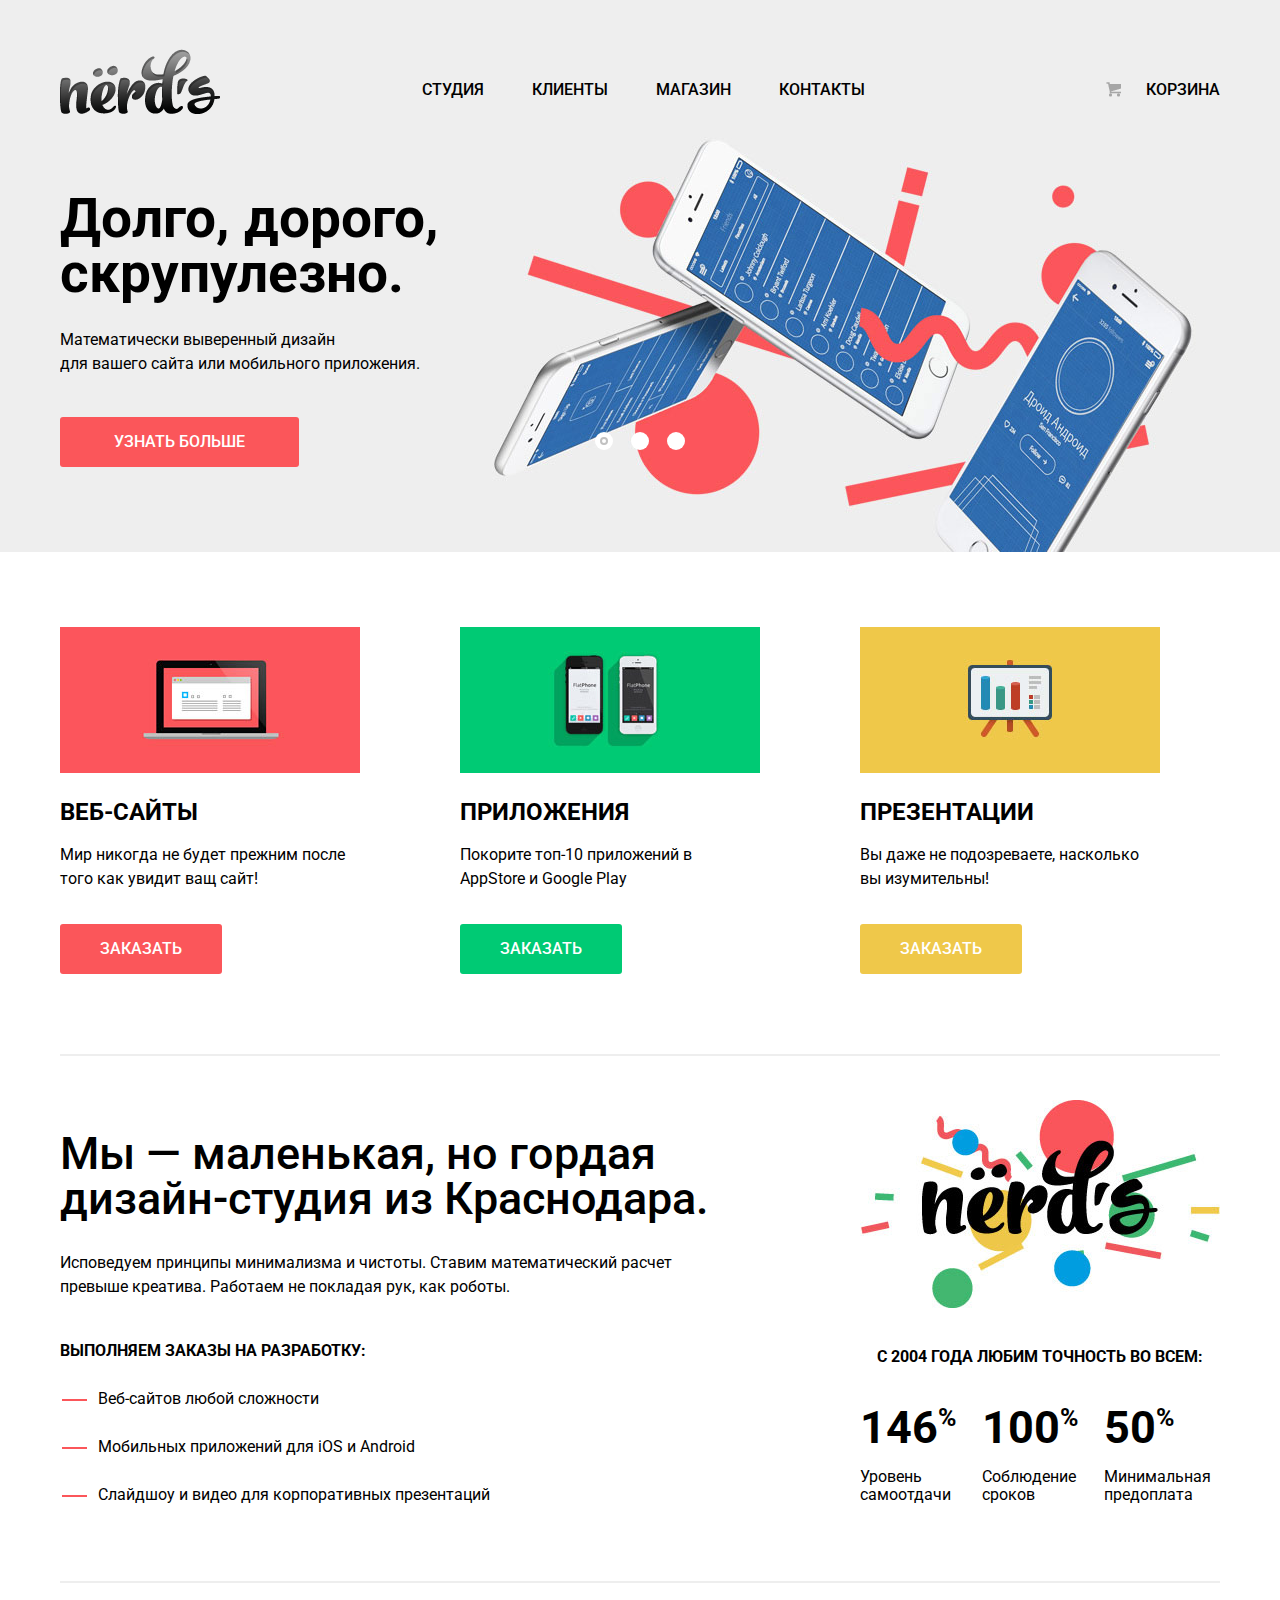
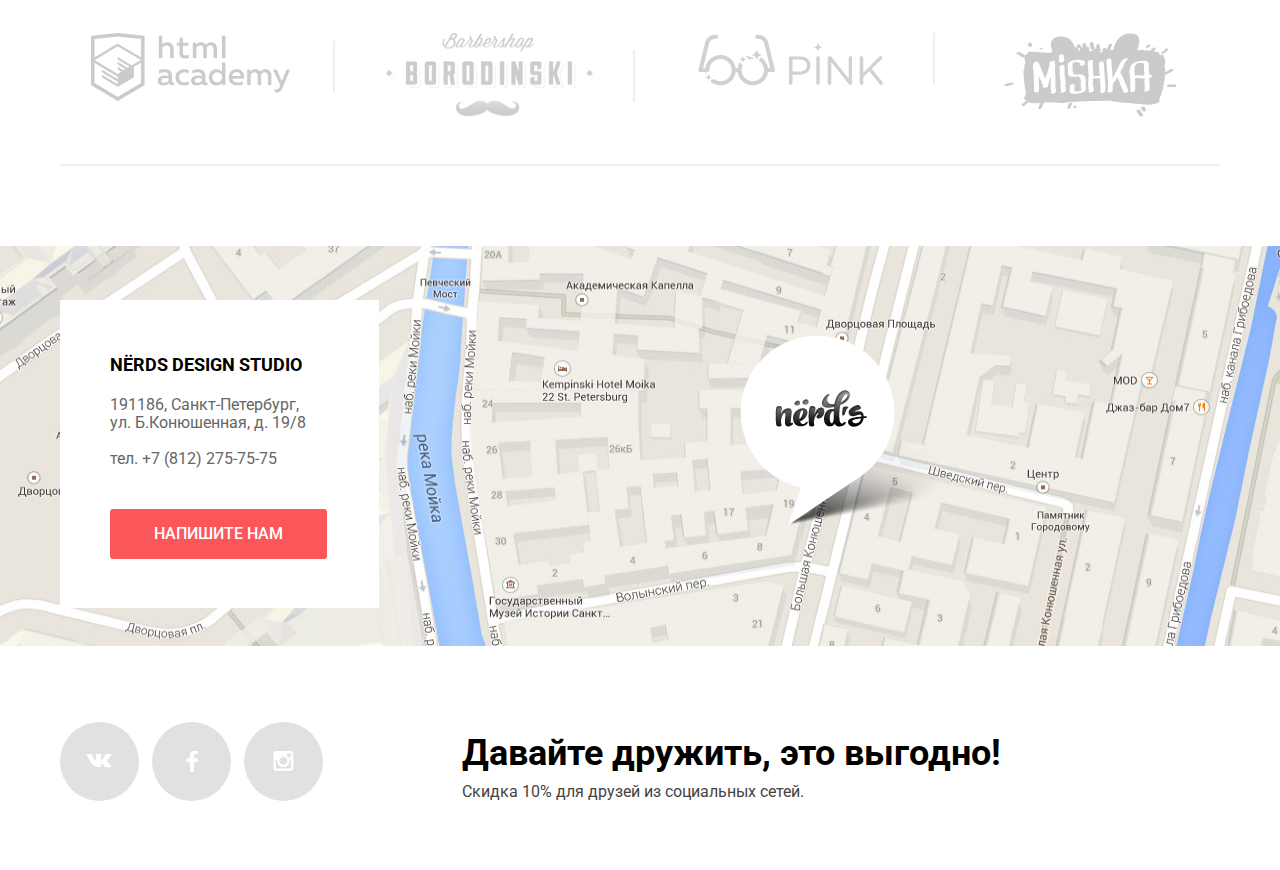
==== index.html @ c586f46b "Завершаем вёрстку личного проекта" ====
<!DOCTYPE html>
<html lang="ru">
<head>
	<meta charset="utf-8">
	<title>Нёрдс</title>
	<link href="https://fonts.googleapis.com/css?family=Roboto:400,500,700&amp;subset=cyrillic" rel="stylesheet"> 
	<link rel="stylesheet" type="text/css" href="css/normalize.css">
	<link rel="stylesheet" type="text/css" href="css/style.css">
</head>
<body>
	<header class="main-header">
		<div class="container clearfix">
			<div class="header clearfix">
				<div class="logo">
					<a href="index.html"><img src="img/nerds-logo.png" width="160px" height="65px" alt="Nerds"></a>
				</div>
				<nav class="main-menu">
					<ul>
						<li>
							<a href="#">Студия</a>
						</li>
						<li>
							<a  href="#">Клиенты</a>
						</li>
						<li>
							<a href="catalog.html">Магазин</a>
						</li>
						<li>
							<a href="#">Контакты</a>
						</li>
					</ul>
				</nav>
				<div class="basket">
					<a href="#">Корзина</a>
				</div>
			</div>
			<div class="slider">
				<input type="radio" id="btn-1" name="nerds1" checked>
                <input type="radio" id="btn-2" name="nerds1">
                <input type="radio" id="btn-3" name="nerds1">
				<div class="slider-controls">
					<label for="btn-1"></label>
                    <label for="btn-2"></label>
                    <label for="btn-3"></label>
                </div>
				<div class="slider-inner">
					<div class="slider-slides">
						<div class="slide1">
							<div class="column-left">
							<h1>Долго, дорого,<br>скрупулезно.</h1>
							<p>Математически выверенный дизайн<br>для вашего сайта или мобильного приложения.</p>
							<a class="btn" href="#">Узнать больше</a>
							</div>
							<div class="column-right">
							<img src="img/slider-1.jpg" width="760px" height="431px" alt="Мобильник">
							</div>
						</div>
						<div class="slide1">
							<div class="column-left">
							<h1>Любим математику<br>как никто другой</h1>
							<p>Никакого креатива, только математические формулы<br>для расчета идеальных пропорций.</p>
							<a class="btn" href="#">Узнать больше</a>
							</div>
							<div class="column-right">
							<img src="img/slider-2.jpg" width="760px" height="431px" alt="Мобильник">
							</div>
						</div>
						<div class="slide1">
							<div class="column-left">
							<h1>Только ночь,<br>только хардкор</h1>
							<p>Работать днем, как все? Мы против этого.<br>Ближе к полуночи работа только начинается.</p>
							<a class="btn" href="#">Узнать больше</a>
							</div>
							<div class="column-right">
							<img src="img/slider-3.jpg" width="760px" height="431px" alt="Мобильник">
							</div>
						</div>
					</div>
				</div>
			</div>
		</div>
	</header>
	<main>
		<div class="container main-page">
			<div class="services line clearfix">
				<div class="site services-ell">
					<img src="img/site.jpg" width="300px" height="146px" alt="ноутбук">
					<h4>Веб-сайты</h4>
					<p>Мир никогда не будет прежним после того как увидит ващ сайт!</p>
					<a class="btn" href="#">Заказать</a>
				</div>
				<div class="application services-ell">
					<img src="img/store.jpg" width="300px" height="146px" alt="мобильники">
					<h4>Приложения</h4>
					<p>Покорите топ-10 приложений в AppStore и Google Play</p>
					<a class="btn" href="#">Заказать</a>
				</div>
				<div class="presentation services-ell">
					<img src="img/screen.jpg" width="300px" height="146px" alt="Презентационный экран">
					<h4>Презентации</h4>
					<p>Вы даже не подозреваете, насколько вы изумительны!</p>
					<a class="btn" href="#">Заказать</a>
				</div>
			</div>
			<div class="about-us line clearfix">
				<div class="column-left">
					<h2 class="capiton">Мы — маленькая, но гордая дизайн-студия из Краснодара.</h2>
					<p>Исповедуем принципы минимализма и чистоты. Ставим математический расчет превыше креатива. Работаем не покладая рук, как роботы.</p>
					<b>Выполняем заказы на разработку:</b>
					<ul class="orders">
						<li>Веб-сайтов любой сложности</li>
						<li>Мобильных приложений для iOS и Android</li>
						<li>Слайдшоу и видео для корпоративных презентаций</li>
					</ul>
				</div>
				<div class="column-right">
					<img src="img/nerds-illustration.jpg" width="360px" height="208px" alt="Nerds">
					<div class="accuracy">С 2004 года любим точность во всем:</div>
					<div class="clearfix">
						<div class="percent-ell">
							<h2>146<span>%</span></h2>
							<div class="percent-description">Уровень самоотдачи</div>
						</div>
						<div class="percent-ell">
							<h2>100<span>%</span></h2>
							<div class="percent-description">Соблюдение сроков</div>
						</div>
						<div class="percent-ell">
							<h2>50<span>%</span></h2>
							<div class="percent-description">Минимальная предоплата</div>
						</div>
					</div>
				</div>
			</div>
			<div class="clients line">
				<ul>
					<li><a class="client" href="#"><img src="img/htmlacademy-logo.png" width="199px" height="68px" alt="html academy"></a></li>
					<li><a class="client" href="#"><img src="img/borodinsky-logo.png" width="209px" height="87px" alt="Barbershop Borodinski"></a></li>
					<li><a class="client" href="#"><img src="img/pink-logo.png" width="185px" height="52px" alt="pink"></a></li>
					<li><a class="client" href="#"><img src="img/mishka-logo.png" width="173px" height="84px" alt="mishka"></a></li>
				</ul>
			</div>
		</div>
	</main>
	<footer class="main-footer">
		<div class="container">
			<div class="adress">
				<img src="img/map.jpg" class="map" width="1440px" height="400px" alt="карта">
				<img src="img/map-marker.png" class="mark" width="231px" height="190px" alt="метка">
				<div class="write-us">
					<b>NËRDS DESIGN STUDIO</b>
					<p>191186, Санкт-Петербург,<br>
						ул. Б.Конюшенная, д. 19/8<br>
						<br>
						тел. +7 (812) 275-75-75</p>
					<a class="btn" href="#">НАПИШИТЕ НАМ</a>
				</div>
				<div class="form-write-us">
					<b>Напишите нам</b>
					<button class="modal-content-close" type="button" title="Закрыть">Закрыть</button>
					<form action="#" method="post">
						<div class="left">
							<label for="name">Ваше имя:</label>
							<input type="text" name="name" id="name" placeholder="Представьтесь, пожалуйста" tabindex="1">
						</div>
						<div class="left">
							<label for="email">Ваш e-mail:</label>
							<input type="text" name="email" id="email" placeholder="Для отправки ответа"  tabindex="2" >
						</div>
						<div class="text">
							<label for="mail">Текст письма:</label>
							<textarea name="mail" id="mail" placeholder="В свободной форме"  tabindex="3"></textarea>
						</div>
						<button class="btn">Отправить</button>
					</form>
				</div>
			</div>
			<div class="social clearfix">
				<div class="social-btn">
					<a class="social-vk" href="#">Вконтакте</a>
					<a class="social-fb" href="#">Facebook</a>
					<a class="social-in" href="#">Instagram</a>
				</div>
				<div class="friends">
					<h3>Давайте дружить, это выгодно!</h3>
					<p>Скидка 10% для друзей из социальных сетей.</p>
				</div>
			</div>
		</div>
	</footer>
</body>
</html>
---- css/style.css ----
body{
	padding: 0;
	margin: 0;
	font-size: 16px;
	line-height: 24px;
	font-family: "Roboto", Arial, sans-serif;
}
.main-header{
	background-color: #eeeeee;
	
}
.main-page{
	margin-top: 75px;
}
.inner-page{
	margin-top: 55px;
}
.container{
	width: 1160px;
	margin-left: auto;
	margin-right: auto;
}
.clearfix::after{
	content: "";

	display: table;
	clear: both;
}
.header{
	padding-top: 49px; 
}
	.logo{
		float: left;
	}
	.logo a:hover{
		opacity: 0.8;
	}
	.logo a:active{
		opacity: 0.3;
	}
	.main-menu{
		float: left;
		margin-left: 180px;
		max-width: 560px;
	}
	.main-menu ul{
		list-style: none;
		padding: 0;
		margin: 0;
	}
	.main-menu li{
		display: inline-block;
		vertical-align: top;
	}
	.main-menu li a{
		display: block;
		padding: 16px 0;
		margin: 0 22px;
		padding-top: 29px;
		font-size: 16px;
		font-weight: 500;
		text-align: center;
		text-transform: uppercase;
		text-decoration: none;
		color: #000000;
	}
	.main-menu li a:hover{
		color: #fb565a;
	}
	.main-menu li a:active{
		color: rgba(0, 0, 0, 0.3);
		/*opacity: 0.3;*/
	}
	.main-menu .active,
	.basket .active{
		position: relative;
	}
	.main-menu .active a:hover,
	.basket .active a:hover{
		color: #000000;
	}
	.main-menu .active::after,
	.basket .active::after{
		content: "";

		position: absolute;
		height: 2px;
		right: 22px;
		bottom: 8px;
		left: 22px;
		
		background: #fb565a;
	}
	.basket{
		float: right;
		max-width: 160px;
	}
	.basket a{
		position: relative;
		display: block;
		padding: 16px 0;
		padding-top: 29px;
		padding-left: 40px;
		font-size: 16px;
		font-weight: 500;
		text-transform: uppercase;
		text-decoration: none;
		color: #000000;
	}
	.basket a:hover{
		color: #fb565a;
	}
	.basket a:active{
		color: #bdbdbd;
	}
	.basket a::before{
		content: "";

		position: absolute;
		top: 33px;
		left: 0;
		width: 15px;
		height: 15px;
		background: url(../img/sprite.png) no-repeat -10px -10px;
	}
	.btn{
		display: inline-block;
		padding: 19px 40px;
		font-size: 16px;
		font-weight: 500;
		line-height: 18px;
		font-family: "Roboto", Arial, sans-serif;
		vertical-align: top;
		color: #ffffff;
		text-transform: uppercase;
		text-decoration: none;
		border-radius: 3px;
		border: none;
		outline: none;
		background: #fb565a;
	}
	.btn:hover{
		background: #e74246;
		}
	.btn:active{
		color: rgba(255, 255, 255, 0.3);
		background-color: #d7373b;
		box-shadow: inset 0 3px 0 0 rgba(0, 0, 0, 0.1);
		}
	/*слайдер*/
	.slider{
		position: relative;
	}
		.slider-inner{
			overflow: hidden;
		}
		.slider-slides{
			width: 300%;
			
		}
		.slider-slides>div{
			float: left;
			width: 1160px;
			height: 431px;
		}
		.slider input[type=radio] {
		    display:none;
		}
		.slider-controls{
			display: inline-block;
			position: absolute;
			z-index: 1;
			bottom: 96px;
			left: 50%;
			vertical-align: top;
			-webkit-transform: translate(-50%);
			        transform: translate(-50%);
		}
		.slider-controls label {
		    display: inline-block;
		    width: 18px;
		    height: 18px;
		    margin: 0 7px;
		    vertical-align: top;
		    cursor: pointer;
		    border-radius:50%;
		    background-color: #ffffff;
		}
		#btn-1:checked ~ .slider-controls label[for="btn-1"],
		#btn-2:checked ~ .slider-controls label[for="btn-2"],
		#btn-3:checked ~ .slider-controls label[for="btn-3"]{
			position: relative;
			background-color: #fff;
		}
		#btn-1:checked ~ .slider-controls label[for="btn-1"]::before,
		#btn-2:checked ~ .slider-controls label[for="btn-2"]::before,
		#btn-3:checked ~ .slider-controls label[for="btn-3"]::before{
			content: "";
			position: absolute;
			top: 5px;
			left: 5px;
			width: 4px;
			height: 4px;
			border:2px solid #c1c1c1;
			border-radius: 50%;
			background-color: white;
		}
		#btn-1:checked ~ .slider-inner .slider-slides {
		    -webkit-transform: translate(0);
		            transform: translate(0);
		}

		#btn-2:checked ~ .slider-inner .slider-slides {
		    -webkit-transform: translate(-1160px);
		            transform: translate(-1160px);
		}

		#btn-3:checked ~ .slider-inner .slider-slides {
		    -webkit-transform: translate(-2320px);
		            transform: translate(-2320px);
		}
		.slide1{
			position: relative;
		}
		.slide1 img{
			position: absolute;
			right: 0;
			bottom: 0;
			z-index: -1;
		}
		.slide1 .column-left{
			float: left;
			width: 550px;
		}
		.slide1 h1{
			display: block;
			font-size: 55px;
			line-height: 55px;
			margin-top: 70px;
			margin-bottom: 27px; 
		}
		.slide1 p{
			display: block;
			margin-top: 0px;
			line-height: 24px;
		}
		.slide1 .btn{
			margin-top: 25px;
			padding: 16px 54px;
			text-align: center;
			
			text-decoration: none;
			text-transform: uppercase;
			font-weight: 500;
		}
	/*слайдер*/
	.inner-name-page{
		float: left;
		margin-top: 35px;
		margin-bottom: 70px;
		width: 1160px;
	}
	.inner-name-page h1{
		font-size: 55px;
		line-height: 55px;
		font-weight: 500;
		text-align: center;
	}
/*end header*/
.main{
}
	.services{
		padding-bottom: 80px;
	}
	
	.services-ell{
		margin-right: 100px;
		float: left;
		width: 300px;
		
	}
	.services-ell img{
		margin-bottom: -15px;
	}
	.services-ell h4{
		margin-bottom: 0; 
		font-size: 24px;
		line-height: 30px;
		vertical-align: top;
		text-transform: uppercase;
	}
	.services-ell p{
		margin-bottom: 33px;
		letter-spacing: 0;
	}
	.services-ell .btn{
		padding: 16px 40px;
	}
	.application .btn{
		background: #00ca74;
	}
	.application .btn:hover{
		background: #00bc6c;
	}
	.application .btn:active{
		color: rgba(255, 255, 255, 0.3);
		background: #00aa62;
		box-shadow: inset 0 3px 0 0 rgba(0, 0, 0, 0.1);
	}
	.presentation .btn{
		background: #efc84a;
	}
	.presentation .btn:hover{
		background: #eab534;
	}
	.presentation .btn:active{
		color: rgba(255, 255, 255, 0.3);
		background: #e5a722;
		box-shadow: inset 0 3px 0 0 rgba(0, 0, 0, 0.1);
	}
	.presentation{
		margin-right: 0;
	}
	.line{
		border-bottom: 2px solid #eeeeee;
	}
	.about-us{
		padding-bottom: 50px;
	}
	.about-us .column-left{
		float: left;
		width: 680px;
	}
	.capiton{
		margin-top: 75px; 
		margin-bottom: 30px;
		font-size: 45px;
		line-height: 45px;
		font-weight: 500;
	}
	.about-us p{
		margin-bottom: 40px;
	}
	.about-us b{
		font-weight: 700;
		text-transform: uppercase;
	}
	.about-us ul{
		margin-top: 24px;
		list-style: none;
	}
	.about-us li{
		position: relative;
		margin-left: -2px;
		margin-bottom: 24px; 
	}
	.about-us li::before{
		content: "";
		position: absolute;
		width: 25px;
		height: 2px;
		left: -36px;
		top: 12px;
		background: #fb565a;
	}
	.about-us .column-right{
		float: right;
		width: 360px;
	}
	.about-us img{
		margin-top: 40px;
		margin-bottom: 30px;
	}
	.accuracy{
		line-height: 24px;
		font-weight: bold;
		text-transform: uppercase;
		text-align: center;
	}
	.percent-ell{
		display: inline-block;
		margin-right: 23px;
		width: 95px;
		vertical-align: top;
	}
	.percent-ell:nth-child(3n){
		margin-right: 0;
	}
	.percent-ell h2{
		font-size: 45px;
	}
	.percent-ell span{
		vertical-align: 17px;
		font-size: 25px;
	}
	.percent-description{
		margin-top: -10px;
		line-height: 18px;
	}
	.clients{
		padding-top: 50px;
		padding-bottom: 44px;
		margin-bottom: 80px;
		font-size: 0;
	}
	.clients ul{
		list-style: none;
		padding: 0;
		margin: 0;
	}
	.clients li{
		position: relative;
		display: inline-block;
		padding-right: 20px;
		padding-left: 20px;
		vertical-align: top;
	}
	.clients li:first-child{
		padding-left: 0;
	}
	.clients li:nth-child(4n){
		padding-right: 0;
	}
	.clients li::after{
		content: "1";
		position: absolute;
		top: 50%;
		right: 5px;
		-webkit-transform: translateY(-50%);
		        transform: translateY(-50%);
		width: 2px;
		height: 52px;
		border-right: 2px solid #eeeeee;
		opacity: 1;
	}
	.clients li:nth-child(4n)::after{
		display: none;
	}
	.client{
		position: relative;
		display: block;
		width: 260px;
		line-height: 52px;
		text-align: center;
		font-size: 16px;
		opacity: 0.2;
	}
	.client:hover{
		opacity: 1;
	}
	.client:active{
		opacity: 0.1;
	}
	.client img{
		line-height: 52px;
		vertical-align: middle;
	}
	.catalog-filter{
		float: left;
		width: 260px;
	}
	/*ранжировка цен*/
		.range-price{
			margin-top: 45px;
			margin-bottom: 14px;
		}
		.background{
			position: relative;
			width: 260px;
			height: 80px;
			background: #eeeeee;
			border-radius: 2px;
		}
		.range{
			position: absolute;
			top: 39px;
			left: 20px;
			width: 220px;
			height: 2px;
			background: #d7dcde;
		}
		.range2{
			position: absolute;
			top: 39px;
			left: 20px;
			width: 151px;
			height: 2px;
			background: #00ca74;
		}
		.min,
		.max{
			position: absolute;
			top: 30px;
			left: 18px;
			width: 4px;
			height: 4px;
			border-radius: 50%;
			background: #ababab;
			border: 8px solid #ffffff; 
			box-shadow: 0 2px 0 0 #cccdcd;
			cursor: pointer;
		}
		.max{
			left: 160px;
		}
		
	/*ранжировка цен*/
	.catalog-filter ul{
		list-style: none;
		padding: 0;
	}
	.catalog-filter li{
		/*padding-bottom: 24px;*/
	}
	.catalog-filter fieldset{
		padding: 0;
		border: none;
		margin-bottom: 40px;
	}
	.catalog-filter legend{
		margin-bottom: 5px;
		font-size: 18px;
		line-height: 30px;
		vertical-align: top;
		font-weight: bold;
		text-transform: uppercase;
	}
	.catalog-filter input[type="text"]{
		width: 80px;
		height: 38px;
		margin-left: 11px;
		border-radius: 2px;
		border: none;
		background-color: #eeeeee;
		text-align: center;
	}
	.catalog-filter input[type="text"]:first-of-type{
		margin-right: 18px;
	}
/*стилизация radio*/
	.catalog-filter input[type="radio"]{
		display: none;
	}
	.catalog-filter input[type="radio"] + label{
		position: relative;
		display: block;
		margin: 11px 0;
		padding-left: 36px;
		color: #283136;
		line-height: 25px; 
		vertical-align: middle;
		cursor: pointer;
	}
	.catalog-filter input[type="radio"] + label::before{
		content: "";
		position: absolute;
		top:0;
		left: 0;
		width: 17px;
		height: 17px;
		border: 4px solid rgba(77, 77, 77, 0.4);
		border-radius: 50%;
	}
	.catalog-filter input[type="radio"]:checked + label::after{
		content: "";
		position: absolute;
		top: 8px;
		left: 8px;
		width: 9px;
		height: 9px;
		border-radius: 50%;
		background: rgba(77, 77, 77, 0.4);
	}
	.catalog-filter input[type="radio"] + label:hover{
		color: #000000;
	}
	.catalog-filter input[type="radio"] + label:hover::before{
		content: "";
		border: 4px solid rgba(77, 77, 77, 1);
	}
	.catalog-filter input[type="radio"]:checked + label:hover::after{
		content: "";
		background: rgba(77, 77, 77, 1);
	}
	.catalog-filter input[type="radio"]:disabled + label{
		color: rgba(40, 49, 54, 0.3);
	}
	.catalog-filter input[type="radio"]:disabled + label::before{
		content: "";
		border: 4px solid rgba(77, 77, 77, 0.1);
	}
	.catalog-filter input[type="radio"]:checked:disabled + label::after{
		content: "";
		background: rgba(77, 77, 77, 0.1);
	}
/*стилизация radio*/
/*стилизация checkbox*/
	.catalog-filter input[type="checkbox"]{
		display: none;
	}
	.catalog-filter input[type="checkbox"] + label{
		position: relative;
		display: block;
		margin: 11px 0;
		padding-left: 36px;
		color: #283136;
		line-height: 25px; 
		vertical-align: middle;
		cursor: pointer;
	}
	.catalog-filter input[type="checkbox"] + label::before{
		content: "";
		position: absolute;
		top:0;
		left: 0;
		width: 23px;
		height: 23px;
		background: url(../img/checkbox-off.png) no-repeat;
		opacity: 0.4;
	}
	.catalog-filter input[type="checkbox"]:checked + label::before{
		content: "";
		position: absolute;
		top: 0;
		left: 0;
		width: 26px;
		height: 23px;
		border:none;
		background: url(../img/checkbox-on.png) no-repeat;
		opacity: 0.4;
	}
	.catalog-filter input[type="checkbox"] + label:hover{
		color: #000000;
	}
	.catalog-filter input[type="checkbox"] + label:hover::before{
		content: "";
		background: url(../img/checkbox-off.png) no-repeat;
		opacity: 1;
	}
	.catalog-filter input[type="checkbox"]:checked + label:hover::before{
		content: "";
		background: url(../img/checkbox-on.png) no-repeat;
		opacity: 1;
	}
	.catalog-filter input[type="checkbox"]:disabled + label{
		color: rgba(40, 49, 54, 0.3);
	}
	.catalog-filter input[type="checkbox"]:disabled + label::before{
		content: "";
		background: url(../img/checkbox-off.png) no-repeat;
		opacity: 0.1;
	}
	.catalog-filter input[type="checkbox"]:checked:disabled + label::before{
		content: "";
		background: url(../img/checkbox-on.png) no-repeat;
		opacity: 0.1;
	}
/*стилизация checkbox*/
	.catalog-filter .btn{
		width: 100%;
		padding: 16px 0;
		font-size: 16px;
		line-height: 18px;
		text-align: center;
		color: #000000;
		background: #eeeeee;
		border-radius: 3px;
		cursor: pointer;
	}
	.catalog-filter .btn:hover{
		background: #dfdfdf;
	}
	.catalog-filter .btn:active{
		color: rgba(0, 0, 0, 0.3);
		background: #d5d5d5;
		box-shadow: inset 0 3px 0 0 rgba(0, 0, 0, 0.1)
	}
	.column-right{
		float: right;
		margin-top: 4px;
		width: 760px;
	}
	.sort b{
		display: block;
		float: left;
		font-size: 18px;
		line-height: 18px;
		text-transform: uppercase;
	}
	.sorting{
		list-style: none;
		margin: 0;
		padding: 0;
		float: right;
	}
	.sorting li{
		display: inline-block;
		margin-left: 20px;
		vertical-align: top;
	}
	.sorting li:nth-child(1){
		margin-left: 0;
	}
	.sorting li:nth-last-child(2){
		margin-left: 40px;
	}
	.sorting li:nth-last-child(1){
		margin-left: 15px;
	}
	.sorting a{
		padding: 0;
		font-weight: normal;
		font-size: 14px;
		line-height: 18px;
		vertical-align: top;
		color: rgba(0, 0, 0, 0.3);
		background: none;
	}
	.sorting a:hover{
		color: rgba(0, 0, 0, 0.6);
		background: none;
	}
	.sorting a:active{
		color: #000000;
		background: none;
		box-shadow: none;
	}
	.sorting .active a{
		color: #000000;
	}
	.cards{
		font-size: 0;
		margin-top: 50px;
	}
	.card{
		position: relative;
		display: inline-block;
		width: 360px;
		height: 576px;
		margin-top: 40px;
		margin-right: 40px;
		margin-bottom: 36px;
		font-size: 16px;
		vertical-align: top;
	}
	.card img{
		width: 360px;
		height: 576px;
		border: 1px solid #e5e5e5;
		box-sizing: border-box;
	}
	.card:nth-child(2n){
		margin-right: 0;	
	}
	.card::before{
		content: "";
		position: absolute;
		top: -40px;
		width: 360px;
		height: 40px;
		background: url(../img/browser.png) no-repeat;
		opacity: 0.12;
	}
	.description{
		position: absolute;
		display: none;
		bottom: 0;
		left: 0;
		width: 300px;
		min-height: 162px;
		padding: 35px 30px;
		padding-bottom: 43px;
		background-color: #eeeeee;
		text-align: center;
	}
	.item a{
		margin-bottom: 5px;
		font-size: 18px;
		line-height: 30px;
		text-decoration: none;
		color: #000000;
		text-transform: uppercase;
	}
	.description p{
		margin-bottom: 30px;
		line-height: 20px;
	}
	.description .btn{
		padding: 16px 60px;
	}
	.description .btn:active{
		color: #ffffff;
	}
	.card:hover img{
		width: 360px;
		height: 576px;
		border: none;
		box-shadow: 0 6px 15px rgba(0, 0, 0, 0.25);
	}
	.card:hover .description{
		display: block;
	}
	.card:hover::before{
		opacity: 1;
	}
	
	.page-btn{
		display: inline-block;
		margin-top: 24px;
		margin-right: 8px;
		width: 50px;
		font-weight: 500;
		text-transform: uppercase;
		line-height: 50px;
		vertical-align: top;
		text-align: center;
		color: #000000;
		text-decoration: none;
		border-radius: 3px;
		background: #eeeeee;
	}
	.page-btn:hover{
		background: #dfdfdf;
	}
	.page-btn:active{
		color: rgba(0, 0, 0, 0.3);
		background: #d5d5d5;
		box-shadow: inset 0 3px 0 0 rgba(0, 0, 0, 0.1);
	}
	.paginator{
		margin-bottom: 65px;
	}
	.paginator .active{
		line-height: 44px;
		width: 44px;
		color: #000000;
		background: #ffffff;
		border: 3px solid #dbdbdb;
		box-shadow: none;
	}
	.next,
	.prev{
		width: 260px;
	}


/*end main*/
.main-footer{
	
}
	.adress img{
		margin-left: -140px;

	}
	.adress{
		position: relative;
	}
	.mark{
		position: absolute;
		top: 89px;
		left: 820px;
	}
	.write-us{
		position: absolute;
		left: 0;
		top: 54px;
		width: 219px;
		height: 208px;
		background-color:#ffffff;
		padding: 50px
	}
	.write-us b{
		font-size: 18px;
		line-height: 30px;
		text-transform: uppercase;
	}
	.write-us p{
		margin-bottom: 10px;
		line-height: 18px;
		color: #666666;
	}
	.write-us .btn{
		margin-top: 31px;
		padding: 16px 44px;
	}
	/*всплывающее окно*/
	.form-write-us{
		position: fixed;
		left: 50%;
		bottom: 179px;
		z-index: 2;
		-webkit-transform: translate(-50%);
		        transform: translate(-50%);
		display: none; /* убрать чтобы увидеть, пока не активированы скрипты */
		padding-top: 73px;
		padding-left: 100px;
		padding-right: 100px;
		padding-bottom: 84px;
		width: 760px;
		max-height: 590px;
		background: #ffffff;
		box-shadow: 0 20px 40px rgba(0, 0, 0, 0.75);
	}
	.form-write-us b{
		font-size: 45px;
	}
	.left{
		float: left;
		margin-top: 37px;
		width: 360px;
	}
	.left:first-child{
		margin-right: 40px;
	}
	.form-write-us label{
		font-weight: bold;
	}
	.form-write-us input[type="text"],
	.form-write-us input[type="email"]{
		width: 330px;
		line-height: 18px;
		margin-top: 6px;
		padding: 15px 13px;
		border: 2px solid #d7dcde;
		border-radius: 3px;
	}
	.text{
		float: left;
		margin-top: 30px;
	}
	.form-write-us textarea{
		width: 728px;
		height: 86px;
		margin-top: 6px;
		padding: 14px;
		border: 2px solid #d7dcde;
		border-radius: 3px;
		resize: none;
	}
	.form-write-us input[type="text"],
	.form-write-us input[type="email"],
	.form-write-us textarea{
		font-family: "Roboto", Arial, sans-serif;
		font-size: 16px;
		color: #b1b1b1;
	}
	.form-write-us input[type="text"]:hover,
	.form-write-us input[type="email"]:hover,
	.form-write-us textarea:hover{
		color: #b4b9bb;
		border: 2px solid #b4b9bb;
	}
	.form-write-us input[type="text"]:focus,
	.form-write-us input[type="email"]:focus,
	.form-write-us textarea:focus{
		color: #000000;
		border: 2px solid #000000;
		outline: none;
	}
	.form-write-us input[type="text"]:invalid,
	.form-write-us input[type="email"]:invalid,
	.form-write-us textarea:invalid{
		color: #e74246;
		border: 2px solid #e74246;
	}
	.modal-content-close{
		position: absolute;
		top: 78px;
		right: 90px;
		width: 21px;
		height: 21px;

		font-size: 0;
		background: none;
		border: none;
		cursor: pointer;
	}
	.modal-content-close::before,
	.modal-content-close::after{
		content: "";
		position: absolute;
		top: 5px;
		left: -2px;
		width: 26px;
		height: 4px;
		background: #fecccd;
		border-radius: 1px;
	}
	.modal-content-close::before {
		-webkit-transform: rotate(45deg);
		        transform: rotate(45deg);
	}

	.modal-content-close::after {
		-webkit-transform: rotate(-45deg);
		        transform: rotate(-45deg);
	}
	.modal-content-close:hover::before,
	.modal-content-close:hover::after{
		background: #fb565a;
	}
	.modal-content-close:active::before,
	.modal-content-close:active::after{
		background: #ffeeee;
	}
	.form-write-us .btn{
		margin-top: 45px;
		padding: 16px 84px; 
	}
	/*всплывающее окно*/
	.social-btn{
		float: left;
		margin-top: 69px;
		margin-bottom: 69px;
	}
	.social-btn a{
		display: inline-block;
		margin-right: 9px;
		width: 79px;
		height: 79px;
		font-size: 0;
		background-color: #e1e1e1;
		border-radius: 50%;
		vertical-align: top;
	}
	.social-vk{
		position: relative;
	}
	.social-vk::before{
		content: "";
		position: absolute;
		top: 32px;
		left: 26px;
		width: 26px;
		height: 15px;
		background: url(../img/sprite.png) no-repeat -10px -129px;
	}
	.social-fb{
		position: relative;
	}
	.social-fb::before{
		content: "";
		position: absolute;
		top: 29px;
		left: 34px;
		width: 12px;
		height: 22px;
		background: url(../img/sprite.png) no-repeat -10px -46px;
	}
	.social-in{
		position: relative;
	}
	.social-in::before{
		content: "";
		position: absolute;
		top: 29px;
		left: 29px;
		width: 21px;
		height: 21px;
		background: url(../img/sprite.png) no-repeat -10px -88px;
	}
	.social-btn a:hover{
		background: #e74246;
	}
	.social-btn a:active{
		background: #d7373b;
		box-shadow: 0 3px 0 rgba(0, 0, 0, 0.1);
	}
	.social-btn a:active::before{
		content: "";
		opacity: 0.3;
	}
	.friends{
		float: left;
		margin-left: 130px;
		margin-top: 82px;
	}
	.friends h3{
		font-size: 36px;
		line-height: 36px;
		padding: 0;
		margin: 0;
	}
	.friends p{
		margin-top: 10px; 
		line-height: 22px;
		color: #444444;
	}
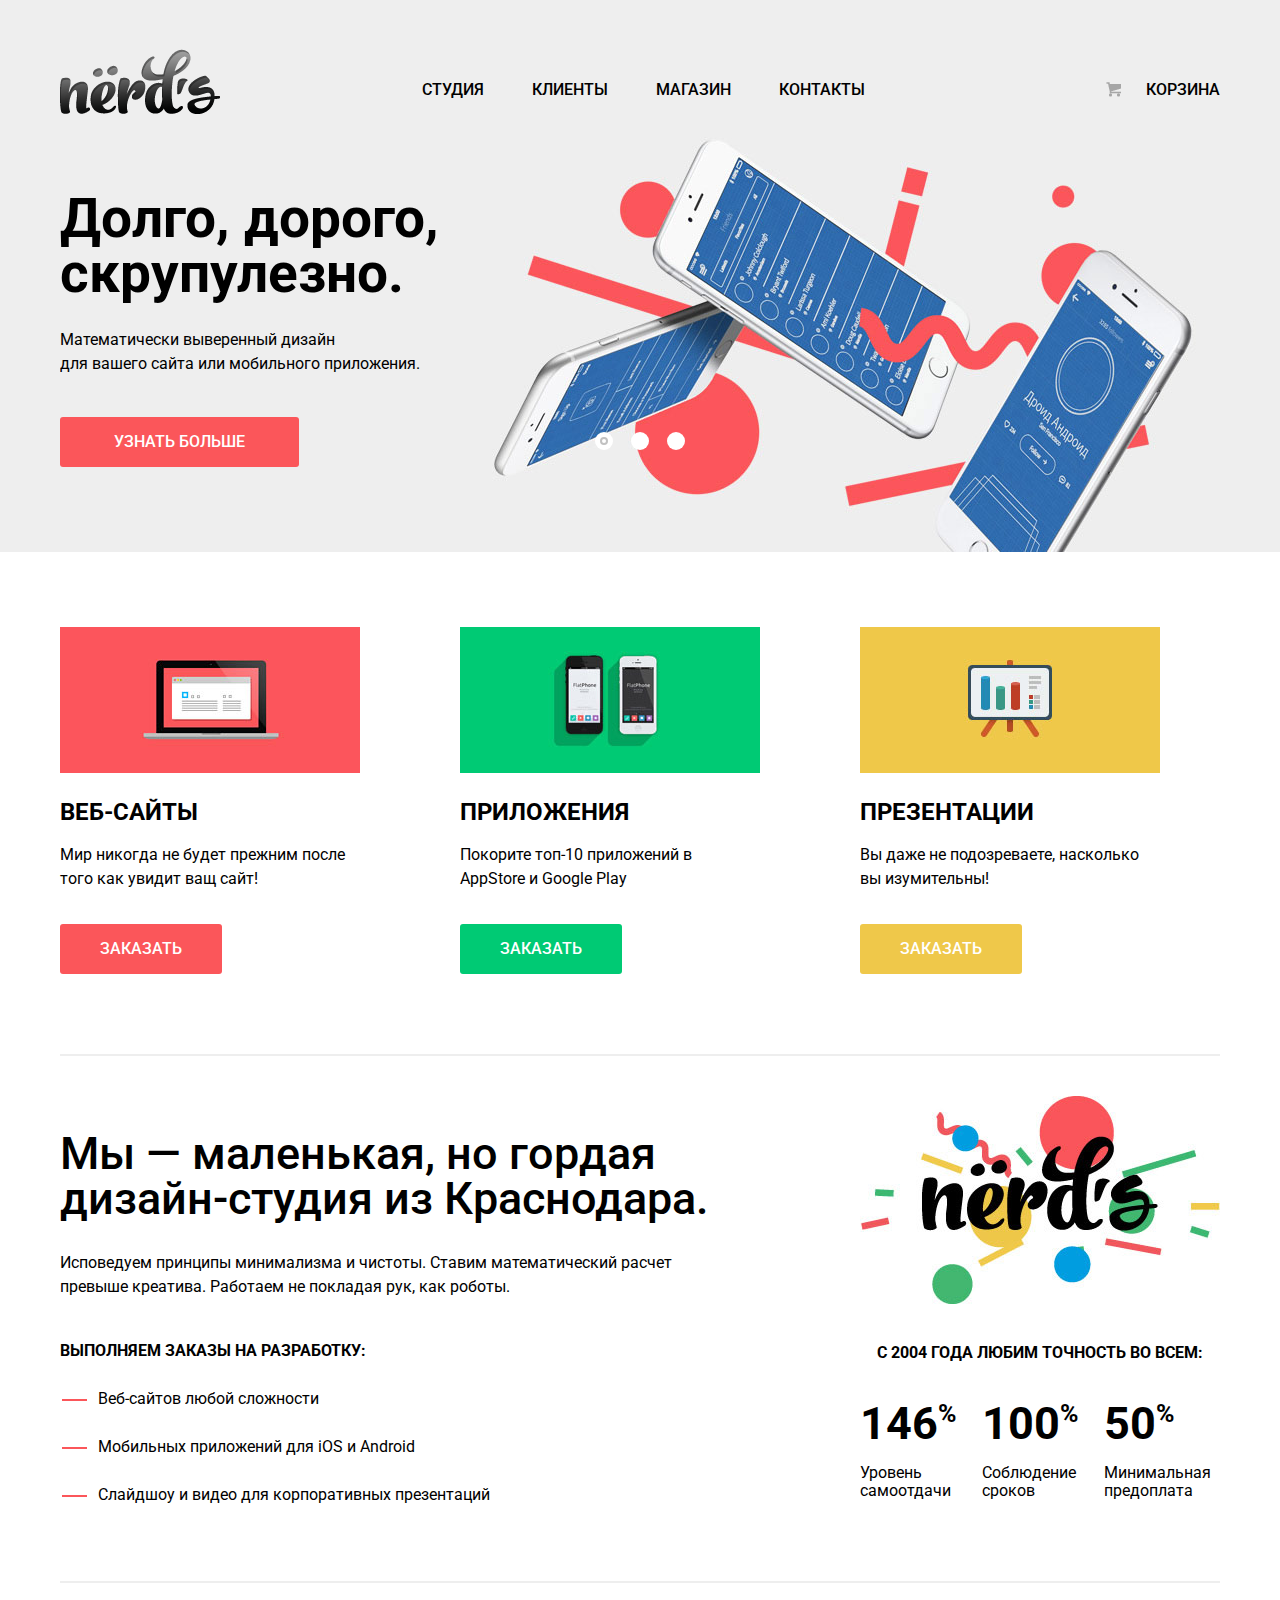
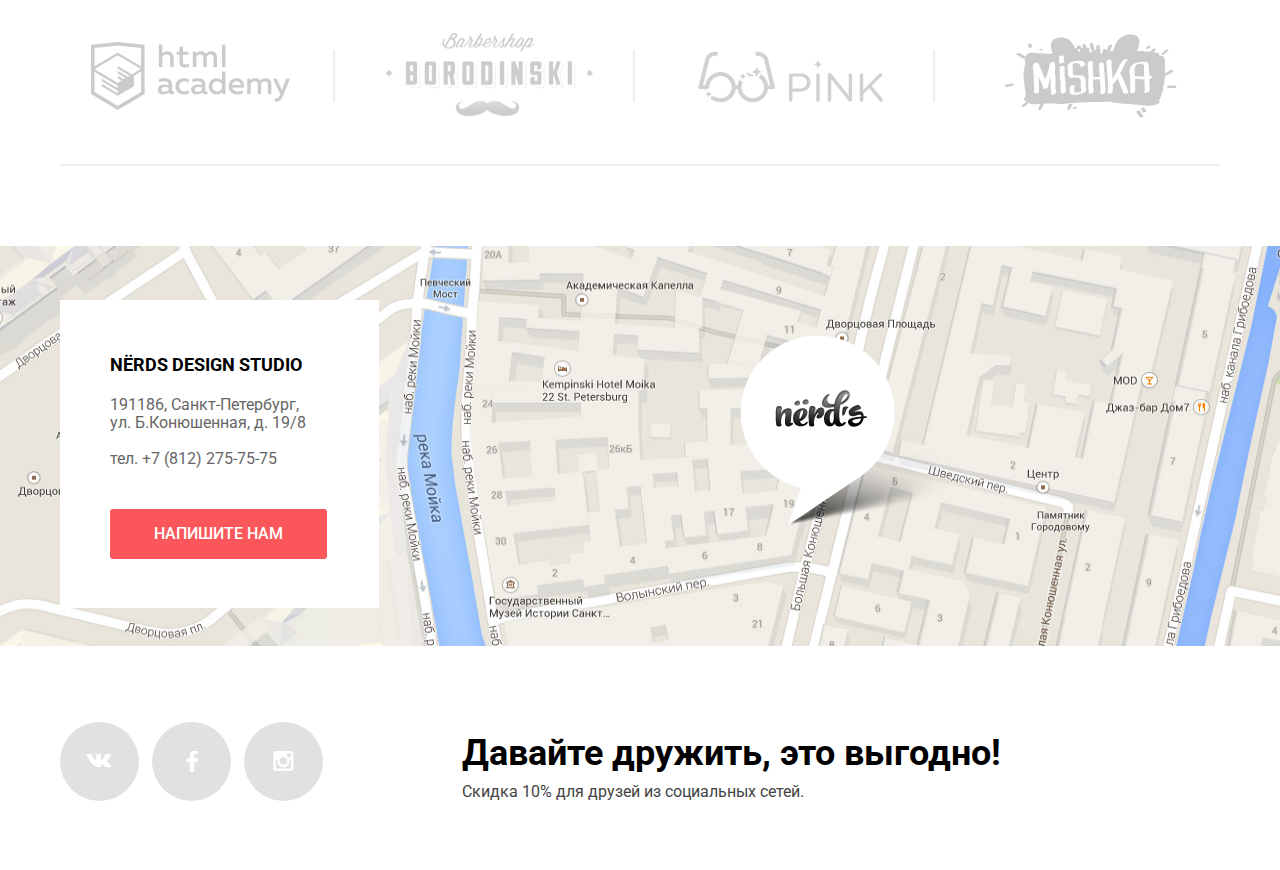
==== commit 6120f155: "Оформление контента - правки." ====
--- a/index.html
+++ b/index.html
@@ -12,7 +12,7 @@
 		<div class="container clearfix">
 			<div class="header clearfix">
 				<div class="logo">
-					<a href="index.html"><img src="img/nerds-logo.png" width="160px" height="65px" alt="Nerds"></a>
+					<a href="index.html"><img src="img/nerds-logo.png" width="160" height="65" alt="Nerds"></a>
 				</div>
 				<nav class="main-menu">
 					<ul>
@@ -47,32 +47,32 @@
 					<div class="slider-slides">
 						<div class="slide1">
 							<div class="column-left">
-							<h1>Долго, дорого,<br>скрупулезно.</h1>
-							<p>Математически выверенный дизайн<br>для вашего сайта или мобильного приложения.</p>
-							<a class="btn" href="#">Узнать больше</a>
+							<h1 class="slide-header">Долго, дорого,<br>скрупулезно.</h1>
+							<p class="slide-description">Математически выверенный дизайн<br>для вашего сайта или мобильного приложения.</p>
+							<a class="btn btn-slide" href="#">Узнать больше</a>
 							</div>
 							<div class="column-right">
-							<img src="img/slider-1.jpg" width="760px" height="431px" alt="Мобильник">
+							<img class="slide-pic" src="img/slider-1.jpg" width="760" height="431" alt="Мобильник">
 							</div>
 						</div>
 						<div class="slide1">
 							<div class="column-left">
-							<h1>Любим математику<br>как никто другой</h1>
-							<p>Никакого креатива, только математические формулы<br>для расчета идеальных пропорций.</p>
-							<a class="btn" href="#">Узнать больше</a>
+							<h1 class="slide-header">Любим математику<br>как никто другой</h1>
+							<p class="slide-description">Никакого креатива, только математические формулы<br>для расчета идеальных пропорций.</p>
+							<a class="btn btn-slide" href="#">Узнать больше</a>
 							</div>
 							<div class="column-right">
-							<img src="img/slider-2.jpg" width="760px" height="431px" alt="Мобильник">
+							<img class="slide-pic" src="img/slider-2.jpg" width="760" height="431" alt="Мобильник">
 							</div>
 						</div>
 						<div class="slide1">
 							<div class="column-left">
-							<h1>Только ночь,<br>только хардкор</h1>
-							<p>Работать днем, как все? Мы против этого.<br>Ближе к полуночи работа только начинается.</p>
-							<a class="btn" href="#">Узнать больше</a>
+							<h1 class="slide-header">Только ночь,<br>только хардкор</h1>
+							<p class="slide-description">Работать днем, как все? Мы против этого.<br>Ближе к полуночи работа только начинается.</p>
+							<a class="btn btn-slide" href="#">Узнать больше</a>
 							</div>
 							<div class="column-right">
-							<img src="img/slider-3.jpg" width="760px" height="431px" alt="Мобильник">
+							<img class="slide-pic" src="img/slider-3.jpg" width="760" height="431" alt="Мобильник">
 							</div>
 						</div>
 					</div>
@@ -84,29 +84,29 @@
 		<div class="container main-page">
 			<div class="services line clearfix">
 				<div class="site services-ell">
-					<img src="img/site.jpg" width="300px" height="146px" alt="ноутбук">
-					<h4>Веб-сайты</h4>
-					<p>Мир никогда не будет прежним после того как увидит ващ сайт!</p>
-					<a class="btn" href="#">Заказать</a>
+					<img class="services-pic" src="img/site.jpg" width="300" height="146" alt="ноутбук">
+					<h4 class="service-header">Веб-сайты</h4>
+					<p class="service-description">Мир никогда не будет прежним после того как увидит ващ сайт!</p>
+					<a class="btn btn-services" href="#">Заказать</a>
 				</div>
 				<div class="application services-ell">
-					<img src="img/store.jpg" width="300px" height="146px" alt="мобильники">
-					<h4>Приложения</h4>
-					<p>Покорите топ-10 приложений в AppStore и Google Play</p>
-					<a class="btn" href="#">Заказать</a>
+					<img class="services-pic" src="img/store.jpg" width="300" height="146" alt="мобильники">
+					<h4 class="service-header">Приложения</h4>
+					<p class="service-description">Покорите топ-10 приложений в AppStore и Google Play</p>
+					<a class="btn btn-services btn-application" href="#">Заказать</a>
 				</div>
 				<div class="presentation services-ell">
-					<img src="img/screen.jpg" width="300px" height="146px" alt="Презентационный экран">
-					<h4>Презентации</h4>
-					<p>Вы даже не подозреваете, насколько вы изумительны!</p>
-					<a class="btn" href="#">Заказать</a>
+					<img class="services-pic" src="img/screen.jpg" width="300" height="146" alt="Презентационный экран">
+					<h4 class="service-header">Презентации</h4>
+					<p class="service-description">Вы даже не подозреваете, насколько вы изумительны!</p>
+					<a class="btn btn-services btn-presentation" href="#">Заказать</a>
 				</div>
 			</div>
 			<div class="about-us line clearfix">
 				<div class="column-left">
 					<h2 class="capiton">Мы — маленькая, но гордая дизайн-студия из Краснодара.</h2>
 					<p>Исповедуем принципы минимализма и чистоты. Ставим математический расчет превыше креатива. Работаем не покладая рук, как роботы.</p>
-					<b>Выполняем заказы на разработку:</b>
+					<b class="accuracy">Выполняем заказы на разработку:</b>
 					<ul class="orders">
 						<li>Веб-сайтов любой сложности</li>
 						<li>Мобильных приложений для iOS и Android</li>
@@ -114,19 +114,19 @@
 					</ul>
 				</div>
 				<div class="column-right">
-					<img src="img/nerds-illustration.jpg" width="360px" height="208px" alt="Nerds">
+					<img src="img/nerds-illustration.jpg" width="360" height="208" alt="Nerds">
 					<div class="accuracy">С 2004 года любим точность во всем:</div>
 					<div class="clearfix">
 						<div class="percent-ell">
-							<h2>146<span>%</span></h2>
+							<h2 class="percent">146<span>%</span></h2>
 							<div class="percent-description">Уровень самоотдачи</div>
 						</div>
 						<div class="percent-ell">
-							<h2>100<span>%</span></h2>
+							<h2 class="percent">100<span>%</span></h2>
 							<div class="percent-description">Соблюдение сроков</div>
 						</div>
 						<div class="percent-ell">
-							<h2>50<span>%</span></h2>
+							<h2 class="percent">50<span>%</span></h2>
 							<div class="percent-description">Минимальная предоплата</div>
 						</div>
 					</div>
@@ -134,10 +134,10 @@
 			</div>
 			<div class="clients line">
 				<ul>
-					<li><a class="client" href="#"><img src="img/htmlacademy-logo.png" width="199px" height="68px" alt="html academy"></a></li>
-					<li><a class="client" href="#"><img src="img/borodinsky-logo.png" width="209px" height="87px" alt="Barbershop Borodinski"></a></li>
-					<li><a class="client" href="#"><img src="img/pink-logo.png" width="185px" height="52px" alt="pink"></a></li>
-					<li><a class="client" href="#"><img src="img/mishka-logo.png" width="173px" height="84px" alt="mishka"></a></li>
+					<li><a class="client" href="#"><img class="client-logo" src="img/htmlacademy-logo.png" width="199" height="68" alt="html academy"></a></li>
+					<li><a class="client" href="#"><img class="client-logo" src="img/borodinsky-logo.png" width="209" height="87" alt="Barbershop Borodinski"></a></li>
+					<li><a class="client" href="#"><img class="client-logo" src="img/pink-logo.png" width="185" height="52" alt="pink"></a></li>
+					<li><a class="client" href="#"><img class="client-logo" src="img/mishka-logo.png" width="173" height="84" alt="mishka"></a></li>
 				</ul>
 			</div>
 		</div>
@@ -145,15 +145,15 @@
 	<footer class="main-footer">
 		<div class="container">
 			<div class="adress">
-				<img src="img/map.jpg" class="map" width="1440px" height="400px" alt="карта">
-				<img src="img/map-marker.png" class="mark" width="231px" height="190px" alt="метка">
+				<img src="img/map.jpg" class="map" width="1440" height="400" alt="карта">
+				<img src="img/map-marker.png" class="mark" width="231" height="190" alt="метка">
 				<div class="write-us">
 					<b>NËRDS DESIGN STUDIO</b>
 					<p>191186, Санкт-Петербург,<br>
 						ул. Б.Конюшенная, д. 19/8<br>
 						<br>
 						тел. +7 (812) 275-75-75</p>
-					<a class="btn" href="#">НАПИШИТЕ НАМ</a>
+					<a class="btn write" href="#">НАПИШИТЕ НАМ</a>
 				</div>
 				<div class="form-write-us">
 					<b>Напишите нам</b>
@@ -171,22 +171,23 @@
 							<label for="mail">Текст письма:</label>
 							<textarea name="mail" id="mail" placeholder="В свободной форме"  tabindex="3"></textarea>
 						</div>
-						<button class="btn">Отправить</button>
+						<button class="btn"  type="submit">Отправить</button>
 					</form>
 				</div>
 			</div>
 			<div class="social clearfix">
-				<div class="social-btn">
-					<a class="social-vk" href="#">Вконтакте</a>
-					<a class="social-fb" href="#">Facebook</a>
-					<a class="social-in" href="#">Instagram</a>
+				<div class="social-btns">
+					<a class="social-btn social-vk" href="#">Вконтакте</a>
+					<a class="social-btn social-fb" href="#">Facebook</a>
+					<a class="social-btn social-in" href="#">Instagram</a>
 				</div>
 				<div class="friends">
-					<h3>Давайте дружить, это выгодно!</h3>
-					<p>Скидка 10% для друзей из социальных сетей.</p>
+					<h3 class="friends-header">Давайте дружить, это выгодно!</h3>
+					<p class="friends-paragraph">Скидка 10% для друзей из социальных сетей.</p>
 				</div>
 			</div>
 		</div>
 	</footer>
+	<script src="js/write-us.js"></script>
 </body>
 </html>--- a/css/style.css
+++ b/css/style.css
@@ -1,4 +1,5 @@
 body{
+	min-width: 1160px;
 	padding: 0;
 	margin: 0;
 	font-size: 16px;
@@ -7,7 +8,7 @@
 }
 .main-header{
 	background-color: #eeeeee;
-	
+	min-width: 900px;
 }
 .main-page{
 	margin-top: 75px;
@@ -52,7 +53,7 @@
 		display: inline-block;
 		vertical-align: top;
 	}
-	.main-menu li a{
+	.main-menu a{
 		display: block;
 		padding: 16px 0;
 		margin: 0 22px;
@@ -64,23 +65,22 @@
 		text-decoration: none;
 		color: #000000;
 	}
-	.main-menu li a:hover{
+	.main-menu a:hover{
 		color: #fb565a;
 	}
-	.main-menu li a:active{
+	.main-menu a:active{
 		color: rgba(0, 0, 0, 0.3);
-		/*opacity: 0.3;*/
-	}
-	.main-menu .active,
-	.basket .active{
+	}
+	.active-menu,
+	.active-basket{
 		position: relative;
 	}
-	.main-menu .active a:hover,
-	.basket .active a:hover{
-		color: #000000;
-	}
-	.main-menu .active::after,
-	.basket .active::after{
+	.active-menu a:hover,
+	.active-basket a:hover{
+		color: #000000;
+	}
+	.active-menu::after,
+	.active-basket::after{
 		content: "";
 
 		position: absolute;
@@ -222,7 +222,7 @@
 		.slide1{
 			position: relative;
 		}
-		.slide1 img{
+		.slide-pic{
 			position: absolute;
 			right: 0;
 			bottom: 0;
@@ -232,19 +232,19 @@
 			float: left;
 			width: 550px;
 		}
-		.slide1 h1{
+		.slide-header{
 			display: block;
 			font-size: 55px;
 			line-height: 55px;
 			margin-top: 70px;
 			margin-bottom: 27px; 
 		}
-		.slide1 p{
+		.slide-description{
 			display: block;
 			margin-top: 0px;
 			line-height: 24px;
 		}
-		.slide1 .btn{
+		.btn-slide{
 			margin-top: 25px;
 			padding: 16px 54px;
 			text-align: center;
@@ -279,41 +279,41 @@
 		width: 300px;
 		
 	}
-	.services-ell img{
+	.services-pic{
 		margin-bottom: -15px;
 	}
-	.services-ell h4{
+	.service-header{
 		margin-bottom: 0; 
 		font-size: 24px;
 		line-height: 30px;
 		vertical-align: top;
 		text-transform: uppercase;
 	}
-	.services-ell p{
+	.service-description{
 		margin-bottom: 33px;
 		letter-spacing: 0;
 	}
-	.services-ell .btn{
+	.btn-services{
 		padding: 16px 40px;
 	}
-	.application .btn{
+	.btn-application{
 		background: #00ca74;
 	}
-	.application .btn:hover{
+	.btn-application:hover{
 		background: #00bc6c;
 	}
-	.application .btn:active{
+	.btn-application:active{
 		color: rgba(255, 255, 255, 0.3);
 		background: #00aa62;
 		box-shadow: inset 0 3px 0 0 rgba(0, 0, 0, 0.1);
 	}
-	.presentation .btn{
+	.btn-presentation{
 		background: #efc84a;
 	}
-	.presentation .btn:hover{
+	.btn-presentation:hover{
 		background: #eab534;
 	}
-	.presentation .btn:active{
+	.btn-presentation:active{
 		color: rgba(255, 255, 255, 0.3);
 		background: #e5a722;
 		box-shadow: inset 0 3px 0 0 rgba(0, 0, 0, 0.1);
@@ -341,9 +341,11 @@
 	.about-us p{
 		margin-bottom: 40px;
 	}
-	.about-us b{
-		font-weight: 700;
+	.accuracy{
+		line-height: 24px;
+		font-weight: bold;
 		text-transform: uppercase;
+		text-align: center;
 	}
 	.about-us ul{
 		margin-top: 24px;
@@ -371,12 +373,7 @@
 		margin-top: 40px;
 		margin-bottom: 30px;
 	}
-	.accuracy{
-		line-height: 24px;
-		font-weight: bold;
-		text-transform: uppercase;
-		text-align: center;
-	}
+	
 	.percent-ell{
 		display: inline-block;
 		margin-right: 23px;
@@ -386,10 +383,10 @@
 	.percent-ell:nth-child(3n){
 		margin-right: 0;
 	}
-	.percent-ell h2{
+	.percent{
 		font-size: 45px;
 	}
-	.percent-ell span{
+	.percent span{
 		vertical-align: 17px;
 		font-size: 25px;
 	}
@@ -413,7 +410,7 @@
 		display: inline-block;
 		padding-right: 20px;
 		padding-left: 20px;
-		vertical-align: top;
+		vertical-align: middle;
 	}
 	.clients li:first-child{
 		padding-left: 0;
@@ -451,7 +448,7 @@
 	.client:active{
 		opacity: 0.1;
 	}
-	.client img{
+	.client-logo{
 		line-height: 52px;
 		vertical-align: middle;
 	}
@@ -479,7 +476,7 @@
 			height: 2px;
 			background: #d7dcde;
 		}
-		.range2{
+		.range-selected{
 			position: absolute;
 			top: 39px;
 			left: 20px;
@@ -487,8 +484,8 @@
 			height: 2px;
 			background: #00ca74;
 		}
-		.min,
-		.max{
+		.min-runner,
+		.max-runner{
 			position: absolute;
 			top: 30px;
 			left: 18px;
@@ -500,7 +497,7 @@
 			box-shadow: 0 2px 0 0 #cccdcd;
 			cursor: pointer;
 		}
-		.max{
+		.max-runner{
 			left: 160px;
 		}
 		
@@ -508,9 +505,6 @@
 	.catalog-filter ul{
 		list-style: none;
 		padding: 0;
-	}
-	.catalog-filter li{
-		/*padding-bottom: 24px;*/
 	}
 	.catalog-filter fieldset{
 		padding: 0;
@@ -656,7 +650,7 @@
 		opacity: 0.1;
 	}
 /*стилизация checkbox*/
-	.catalog-filter .btn{
+	.btn-show{
 		width: 100%;
 		padding: 16px 0;
 		font-size: 16px;
@@ -667,20 +661,20 @@
 		border-radius: 3px;
 		cursor: pointer;
 	}
-	.catalog-filter .btn:hover{
+	.btn-show:hover{
 		background: #dfdfdf;
 	}
-	.catalog-filter .btn:active{
+	.btn-show:active{
 		color: rgba(0, 0, 0, 0.3);
 		background: #d5d5d5;
 		box-shadow: inset 0 3px 0 0 rgba(0, 0, 0, 0.1)
 	}
-	.column-right{
+	.products{
 		float: right;
 		margin-top: 4px;
 		width: 760px;
 	}
-	.sort b{
+	.classify{
 		display: block;
 		float: left;
 		font-size: 18px;
@@ -707,7 +701,7 @@
 	.sorting li:nth-last-child(1){
 		margin-left: 15px;
 	}
-	.sorting a{
+	.btn-sorting{
 		padding: 0;
 		font-weight: normal;
 		font-size: 14px;
@@ -716,16 +710,16 @@
 		color: rgba(0, 0, 0, 0.3);
 		background: none;
 	}
-	.sorting a:hover{
+	.btn-sorting:hover{
 		color: rgba(0, 0, 0, 0.6);
 		background: none;
 	}
-	.sorting a:active{
+	.btn-sorting:active{
 		color: #000000;
 		background: none;
 		box-shadow: none;
 	}
-	.sorting .active a{
+	.active-sorting a{
 		color: #000000;
 	}
 	.cards{
@@ -773,22 +767,23 @@
 		background-color: #eeeeee;
 		text-align: center;
 	}
-	.item a{
+	.item{
 		margin-bottom: 5px;
 		font-size: 18px;
+		font-weight: bold;
 		line-height: 30px;
 		text-decoration: none;
 		color: #000000;
 		text-transform: uppercase;
 	}
-	.description p{
+	.paragraph{
 		margin-bottom: 30px;
 		line-height: 20px;
 	}
-	.description .btn{
+	.btn-description{
 		padding: 16px 60px;
 	}
-	.description .btn:active{
+	.btn-description:active{
 		color: #ffffff;
 	}
 	.card:hover img{
@@ -803,7 +798,6 @@
 	.card:hover::before{
 		opacity: 1;
 	}
-	
 	.page-btn{
 		display: inline-block;
 		margin-top: 24px;
@@ -830,12 +824,18 @@
 	.paginator{
 		margin-bottom: 65px;
 	}
-	.paginator .active{
+	.paginator-active{
 		line-height: 44px;
 		width: 44px;
 		color: #000000;
 		background: #ffffff;
 		border: 3px solid #dbdbdb;
+		box-shadow: none;
+	}
+	.paginator-active:hover,
+	.paginator-active:active{
+		color: rgba(0, 0, 0, 1);
+		background: none;
 		box-shadow: none;
 	}
 	.next,
@@ -846,11 +846,9 @@
 
 /*end main*/
 .main-footer{
-	
 }
 	.adress img{
 		margin-left: -140px;
-
 	}
 	.adress{
 		position: relative;
@@ -883,15 +881,15 @@
 		margin-top: 31px;
 		padding: 16px 44px;
 	}
-	/*всплывающее окно*/
+/*всплывающее окно*/
 	.form-write-us{
 		position: fixed;
 		left: 50%;
 		bottom: 179px;
-		z-index: 2;
+		z-index: 3;
 		-webkit-transform: translate(-50%);
 		        transform: translate(-50%);
-		display: none; /* убрать чтобы увидеть, пока не активированы скрипты */
+		display: none;
 		padding-top: 73px;
 		padding-left: 100px;
 		padding-right: 100px;
@@ -901,6 +899,9 @@
 		background: #ffffff;
 		box-shadow: 0 20px 40px rgba(0, 0, 0, 0.75);
 	}
+	.form-write-us-show{
+		display: block;
+	}
 	.form-write-us b{
 		font-size: 45px;
 	}
@@ -973,6 +974,7 @@
 		font-size: 0;
 		background: none;
 		border: none;
+		outline: none;
 		cursor: pointer;
 	}
 	.modal-content-close::before,
@@ -1003,18 +1005,19 @@
 	.modal-content-close:active::after{
 		background: #ffeeee;
 	}
-	.form-write-us .btn{
+	.write-us-btn{
 		margin-top: 45px;
 		padding: 16px 84px; 
 	}
-	/*всплывающее окно*/
-	.social-btn{
+/*всплывающее окно*/
+	.social-btns{
 		float: left;
 		margin-top: 69px;
 		margin-bottom: 69px;
 	}
-	.social-btn a{
+	.social-btn{
 		display: inline-block;
+		position: relative;
 		margin-right: 9px;
 		width: 79px;
 		height: 79px;
@@ -1023,9 +1026,6 @@
 		border-radius: 50%;
 		vertical-align: top;
 	}
-	.social-vk{
-		position: relative;
-	}
 	.social-vk::before{
 		content: "";
 		position: absolute;
@@ -1035,9 +1035,6 @@
 		height: 15px;
 		background: url(../img/sprite.png) no-repeat -10px -129px;
 	}
-	.social-fb{
-		position: relative;
-	}
 	.social-fb::before{
 		content: "";
 		position: absolute;
@@ -1047,9 +1044,6 @@
 		height: 22px;
 		background: url(../img/sprite.png) no-repeat -10px -46px;
 	}
-	.social-in{
-		position: relative;
-	}
 	.social-in::before{
 		content: "";
 		position: absolute;
@@ -1059,14 +1053,14 @@
 		height: 21px;
 		background: url(../img/sprite.png) no-repeat -10px -88px;
 	}
-	.social-btn a:hover{
+	.social-btn:hover{
 		background: #e74246;
 	}
-	.social-btn a:active{
+	.social-btn:active{
 		background: #d7373b;
-		box-shadow: 0 3px 0 rgba(0, 0, 0, 0.1);
-	}
-	.social-btn a:active::before{
+		box-shadow: inset 0 3px 0 rgba(0, 0, 0, 0.1);
+	}
+	.social-btn:active::before{
 		content: "";
 		opacity: 0.3;
 	}
@@ -1075,13 +1069,13 @@
 		margin-left: 130px;
 		margin-top: 82px;
 	}
-	.friends h3{
+	.friends-header{
 		font-size: 36px;
 		line-height: 36px;
 		padding: 0;
 		margin: 0;
 	}
-	.friends p{
+	.friends-paragraph{
 		margin-top: 10px; 
 		line-height: 22px;
 		color: #444444;
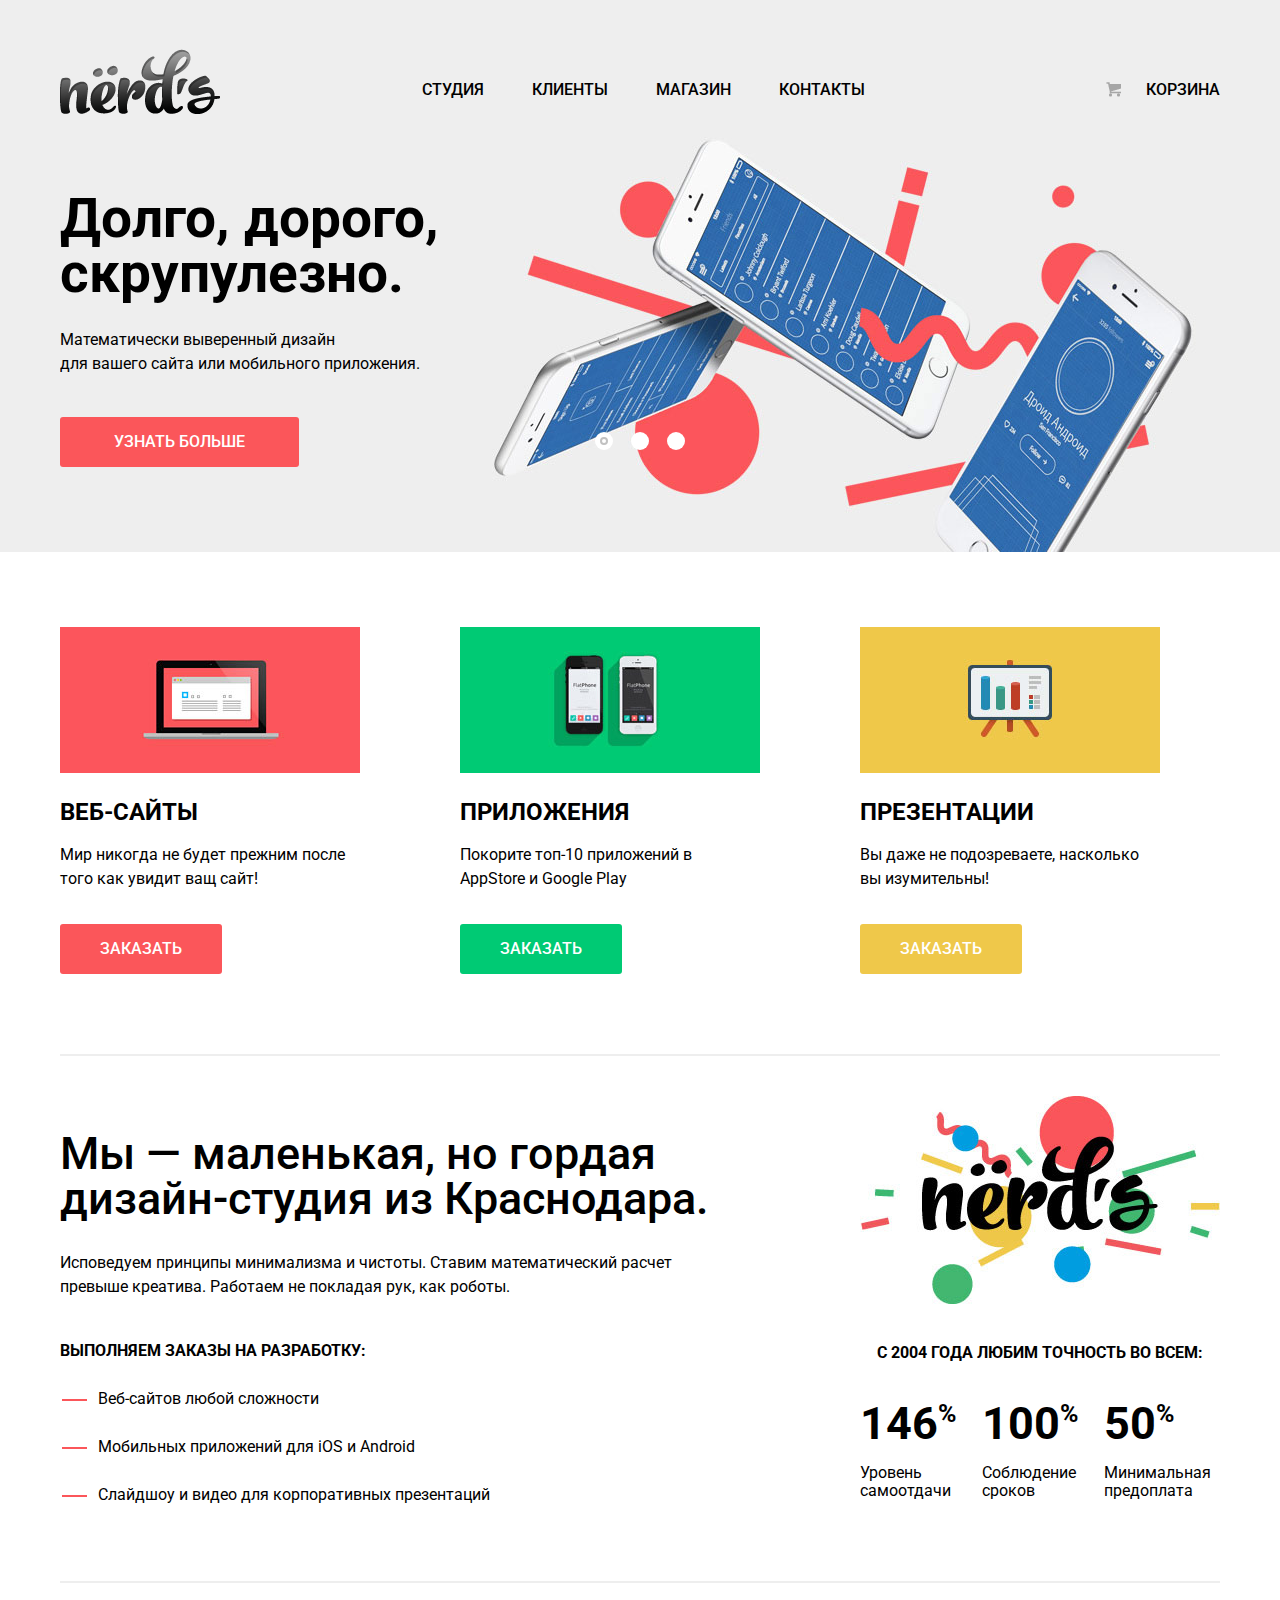
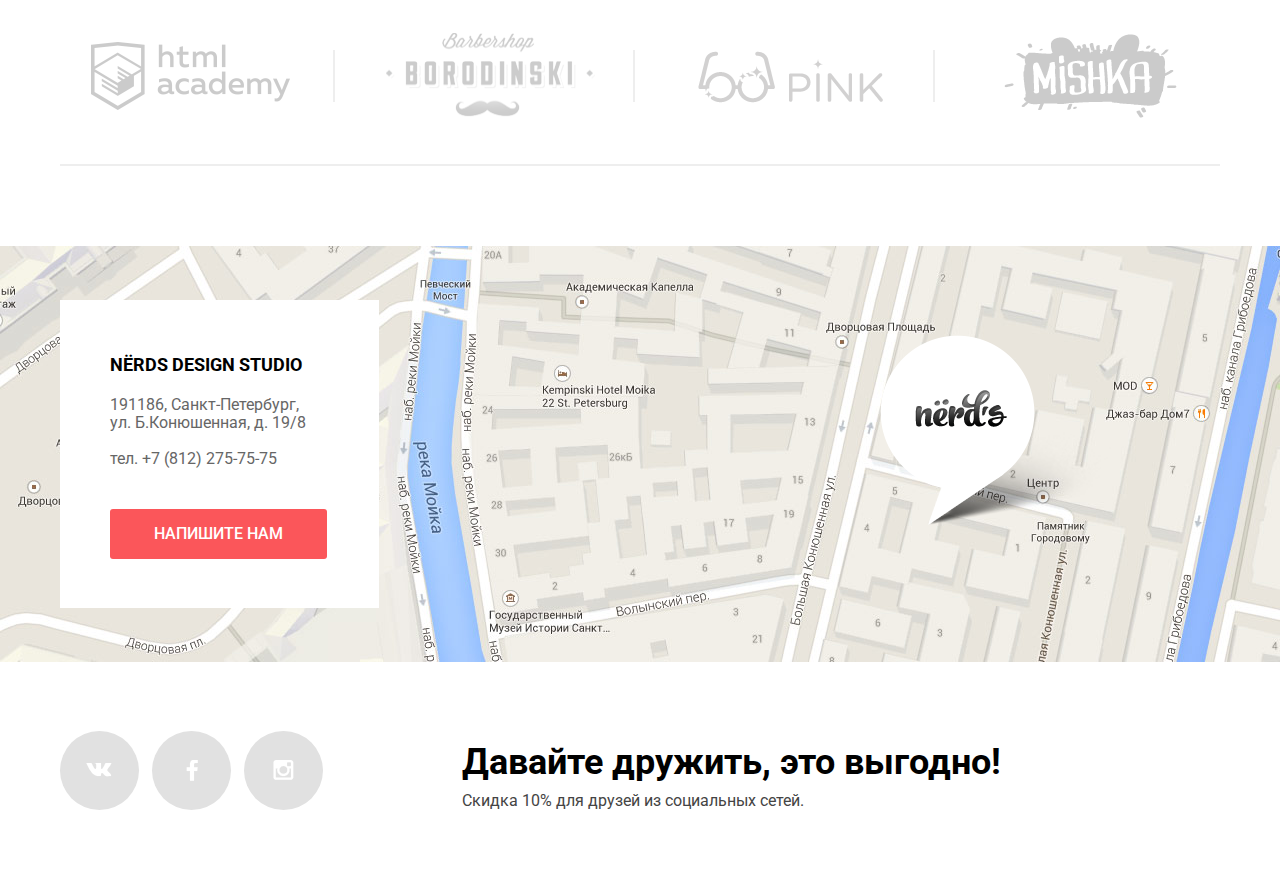
==== commit 324b1b71: "js для окна и карта." ====
--- a/index.html
+++ b/index.html
@@ -143,38 +143,44 @@
 		</div>
 	</main>
 	<footer class="main-footer">
+		<div class="adress">
+			<div class="map-container">
+				<iframe src="https://www.google.com/maps/embed?pb=!1m18!1m12!1m3!1d1998.5989424124068!2d30.320894616220176!3d59.93879686904778!2m3!1f0!2f0!3f0!3m2!1i1024!2i768!4f13.1!3m3!1m2!1s0x4696310fca5ba729%3A0xea9c53d4493c879f!2z0JHQvtC70YzRiNCw0Y8g0JrQvtC90Y7RiNC10L3QvdCw0Y8g0YPQuy4sIDE5LCDQodCw0L3QutGCLdCf0LXRgtC10YDQsdGD0YDQsywg0KDQvtGB0YHQuNGPLCAxOTExODY!5e0!3m2!1sru!2sua!4v1479135294542" width="100%" height="416" frameborder="0" style="border:0" allowfullscreen></iframe>
+			</div>
+			<div class="adress-container">
+				<img src="img/map-marker.png" class="mark" width="231" height="190" alt="метка">
+					<div class="write-us">
+						<b>NËRDS DESIGN STUDIO</b>
+						<p>191186, Санкт-Петербург,<br>
+							ул. Б.Конюшенная, д. 19/8<br>
+							<br>
+							тел. +7 (812) 275-75-75</p>
+						<a class="btn write" href="#">НАПИШИТЕ НАМ</a>
+					</div>
+					<!--всплывающее окно-->
+					<div class="form-write-us">
+						<b>Напишите нам</b>
+						<button class="modal-content-close" type="button" title="Закрыть">Закрыть</button>
+						<form action="#" method="post">
+							<div class="left">
+								<label for="name">Ваше имя:</label>
+								<input type="text" name="name" id="name" placeholder="Представьтесь, пожалуйста" tabindex="1">
+							</div>
+							<div class="left">
+								<label for="email">Ваш e-mail:</label>
+								<input type="text" name="email" id="email" placeholder="Для отправки ответа"  tabindex="2" >
+							</div>
+							<div class="text">
+								<label for="mail">Текст письма:</label>
+								<textarea name="mail" id="mail" placeholder="В свободной форме"  tabindex="3"></textarea>
+							</div>
+							<button class="btn"  type="submit">Отправить</button>
+						</form>
+					</div>
+					<!--всплывающее окно-->
+			</div>
+		</div>
 		<div class="container">
-			<div class="adress">
-				<img src="img/map.jpg" class="map" width="1440" height="400" alt="карта">
-				<img src="img/map-marker.png" class="mark" width="231" height="190" alt="метка">
-				<div class="write-us">
-					<b>NËRDS DESIGN STUDIO</b>
-					<p>191186, Санкт-Петербург,<br>
-						ул. Б.Конюшенная, д. 19/8<br>
-						<br>
-						тел. +7 (812) 275-75-75</p>
-					<a class="btn write" href="#">НАПИШИТЕ НАМ</a>
-				</div>
-				<div class="form-write-us">
-					<b>Напишите нам</b>
-					<button class="modal-content-close" type="button" title="Закрыть">Закрыть</button>
-					<form action="#" method="post">
-						<div class="left">
-							<label for="name">Ваше имя:</label>
-							<input type="text" name="name" id="name" placeholder="Представьтесь, пожалуйста" tabindex="1">
-						</div>
-						<div class="left">
-							<label for="email">Ваш e-mail:</label>
-							<input type="text" name="email" id="email" placeholder="Для отправки ответа"  tabindex="2" >
-						</div>
-						<div class="text">
-							<label for="mail">Текст письма:</label>
-							<textarea name="mail" id="mail" placeholder="В свободной форме"  tabindex="3"></textarea>
-						</div>
-						<button class="btn"  type="submit">Отправить</button>
-					</form>
-				</div>
-			</div>
 			<div class="social clearfix">
 				<div class="social-btns">
 					<a class="social-btn social-vk" href="#">Вконтакте</a>
--- a/css/style.css
+++ b/css/style.css
@@ -847,11 +847,21 @@
 /*end main*/
 .main-footer{
 }
-	.adress img{
-		margin-left: -140px;
-	}
 	.adress{
 		position: relative;
+		height: 416px;
+		background: url(../img/map.jpg) no-repeat 50% 0;
+	}
+	.map-container{
+		position: absolute;
+		width: 100%;
+	}
+	.adress-container{
+		position: relative;
+		width: 1160px;
+		margin-left: auto;
+		margin-right: auto;
+		padding-top: 54px;
 	}
 	.mark{
 		position: absolute;
@@ -859,9 +869,7 @@
 		left: 820px;
 	}
 	.write-us{
-		position: absolute;
-		left: 0;
-		top: 54px;
+		display: block;
 		width: 219px;
 		height: 208px;
 		background-color:#ffffff;
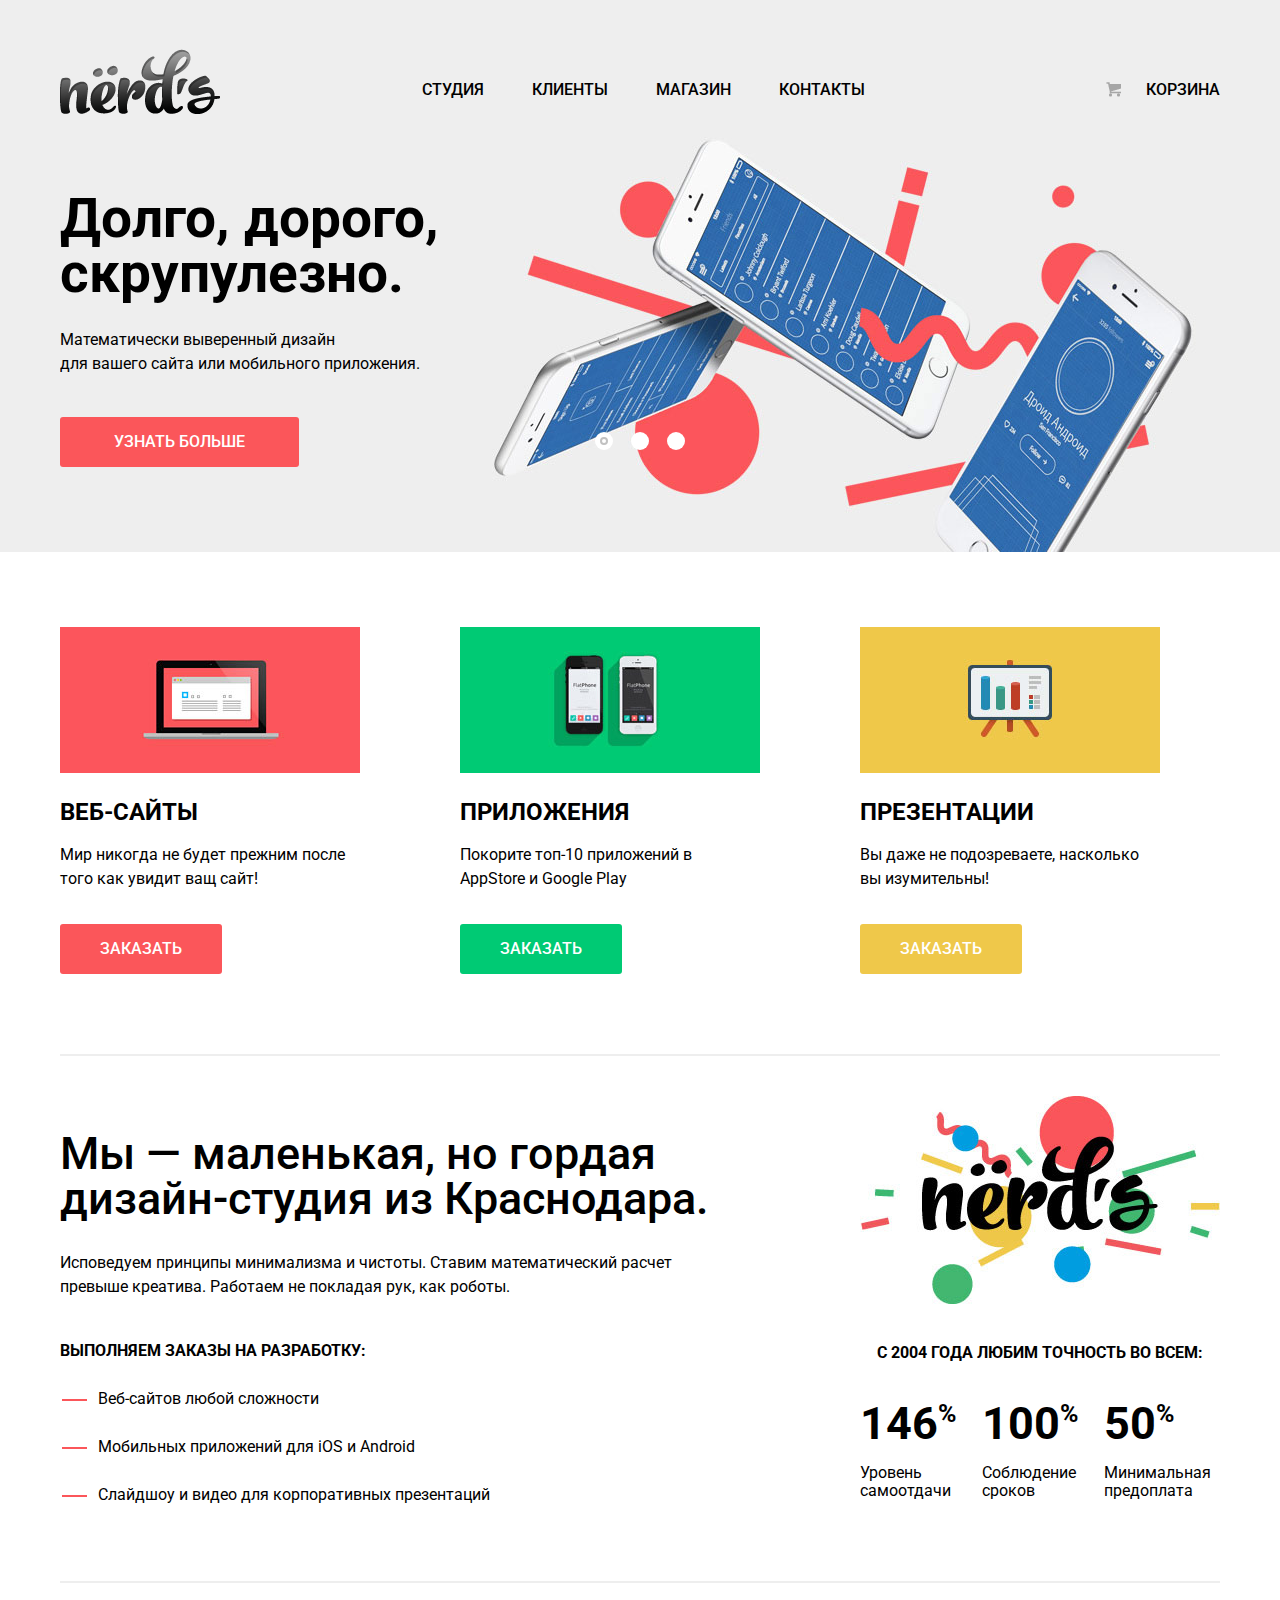
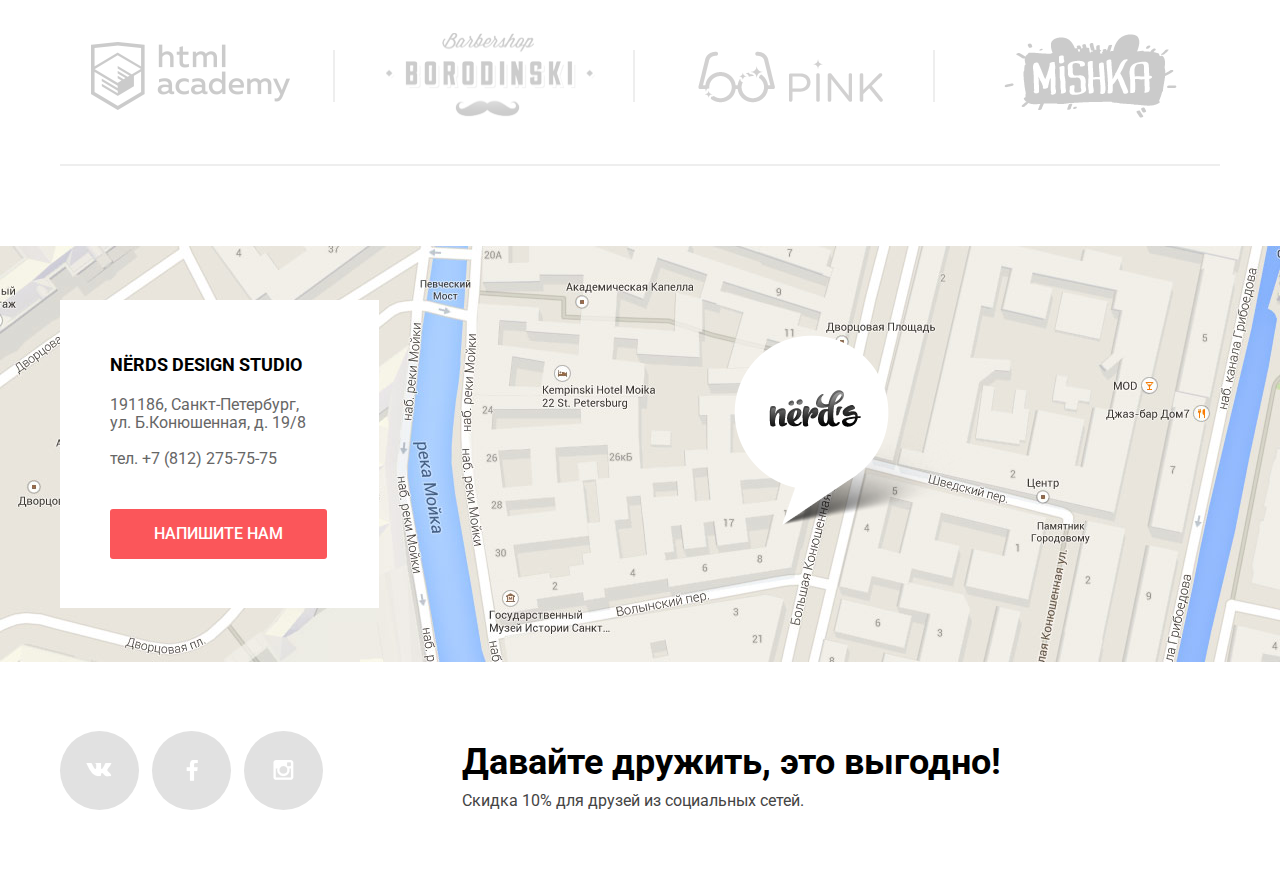
==== commit b78a624e: "доработка по js (localStorage)" ====
--- a/index.html
+++ b/index.html
@@ -145,11 +145,11 @@
 	<footer class="main-footer">
 		<div class="adress">
 			<div class="map-container">
-				<iframe src="https://www.google.com/maps/embed?pb=!1m18!1m12!1m3!1d1998.5989424124068!2d30.320894616220176!3d59.93879686904778!2m3!1f0!2f0!3f0!3m2!1i1024!2i768!4f13.1!3m3!1m2!1s0x4696310fca5ba729%3A0xea9c53d4493c879f!2z0JHQvtC70YzRiNCw0Y8g0JrQvtC90Y7RiNC10L3QvdCw0Y8g0YPQuy4sIDE5LCDQodCw0L3QutGCLdCf0LXRgtC10YDQsdGD0YDQsywg0KDQvtGB0YHQuNGPLCAxOTExODY!5e0!3m2!1sru!2sua!4v1479135294542" width="100%" height="416" frameborder="0" style="border:0" allowfullscreen></iframe>
+				<iframe src="https://www.google.com/maps/embed?pb=!1m18!1m12!1m3!1d1998.5989424124068!2d30.320894616220176!3d59.93879686904778!2m3!1f0!2f0!3f0!3m2!1i1024!2i768!4f13.1!3m3!1m2!1s0x4696310fca5ba729%3A0xea9c53d4493c879f!2z0JHQvtC70YzRiNCw0Y8g0JrQvtC90Y7RiNC10L3QvdCw0Y8g0YPQuy4sIDE5LCDQodCw0L3QutGCLdCf0LXRgtC10YDQsdGD0YDQsywg0KDQvtGB0YHQuNGPLCAxOTExODY!5e0!3m2!1sru!2sua!4v1479135294542" height="416" style="border:0" allowfullscreen></iframe>
 			</div>
-			<div class="adress-container">
-				<img src="img/map-marker.png" class="mark" width="231" height="190" alt="метка">
-					<div class="write-us">
+			<div class="container adress-container">
+				<div class="marker"></div>
+				<div class="write-us">
 						<b>NËRDS DESIGN STUDIO</b>
 						<p>191186, Санкт-Петербург,<br>
 							ул. Б.Конюшенная, д. 19/8<br>
@@ -174,7 +174,7 @@
 								<label for="mail">Текст письма:</label>
 								<textarea name="mail" id="mail" placeholder="В свободной форме"  tabindex="3"></textarea>
 							</div>
-							<button class="btn"  type="submit">Отправить</button>
+							<button class="btn write-us-btn" type="submit">Отправить</button>
 						</form>
 					</div>
 					<!--всплывающее окно-->
--- a/css/style.css
+++ b/css/style.css
@@ -854,19 +854,22 @@
 	}
 	.map-container{
 		position: absolute;
+		min-width: 100%;
+	}
+	.map-container iframe{
 		width: 100%;
 	}
 	.adress-container{
 		position: relative;
-		width: 1160px;
-		margin-left: auto;
-		margin-right: auto;
 		padding-top: 54px;
 	}
-	.mark{
+	.marker{
 		position: absolute;
 		top: 89px;
-		left: 820px;
+		right: 255px;
+		width: 231px;
+		height: 190px;
+		background-image: url(../img/map-marker.png); 
 	}
 	.write-us{
 		display: block;
@@ -885,7 +888,7 @@
 		line-height: 18px;
 		color: #666666;
 	}
-	.write-us .btn{
+	.write{
 		margin-top: 31px;
 		padding: 16px 44px;
 	}
